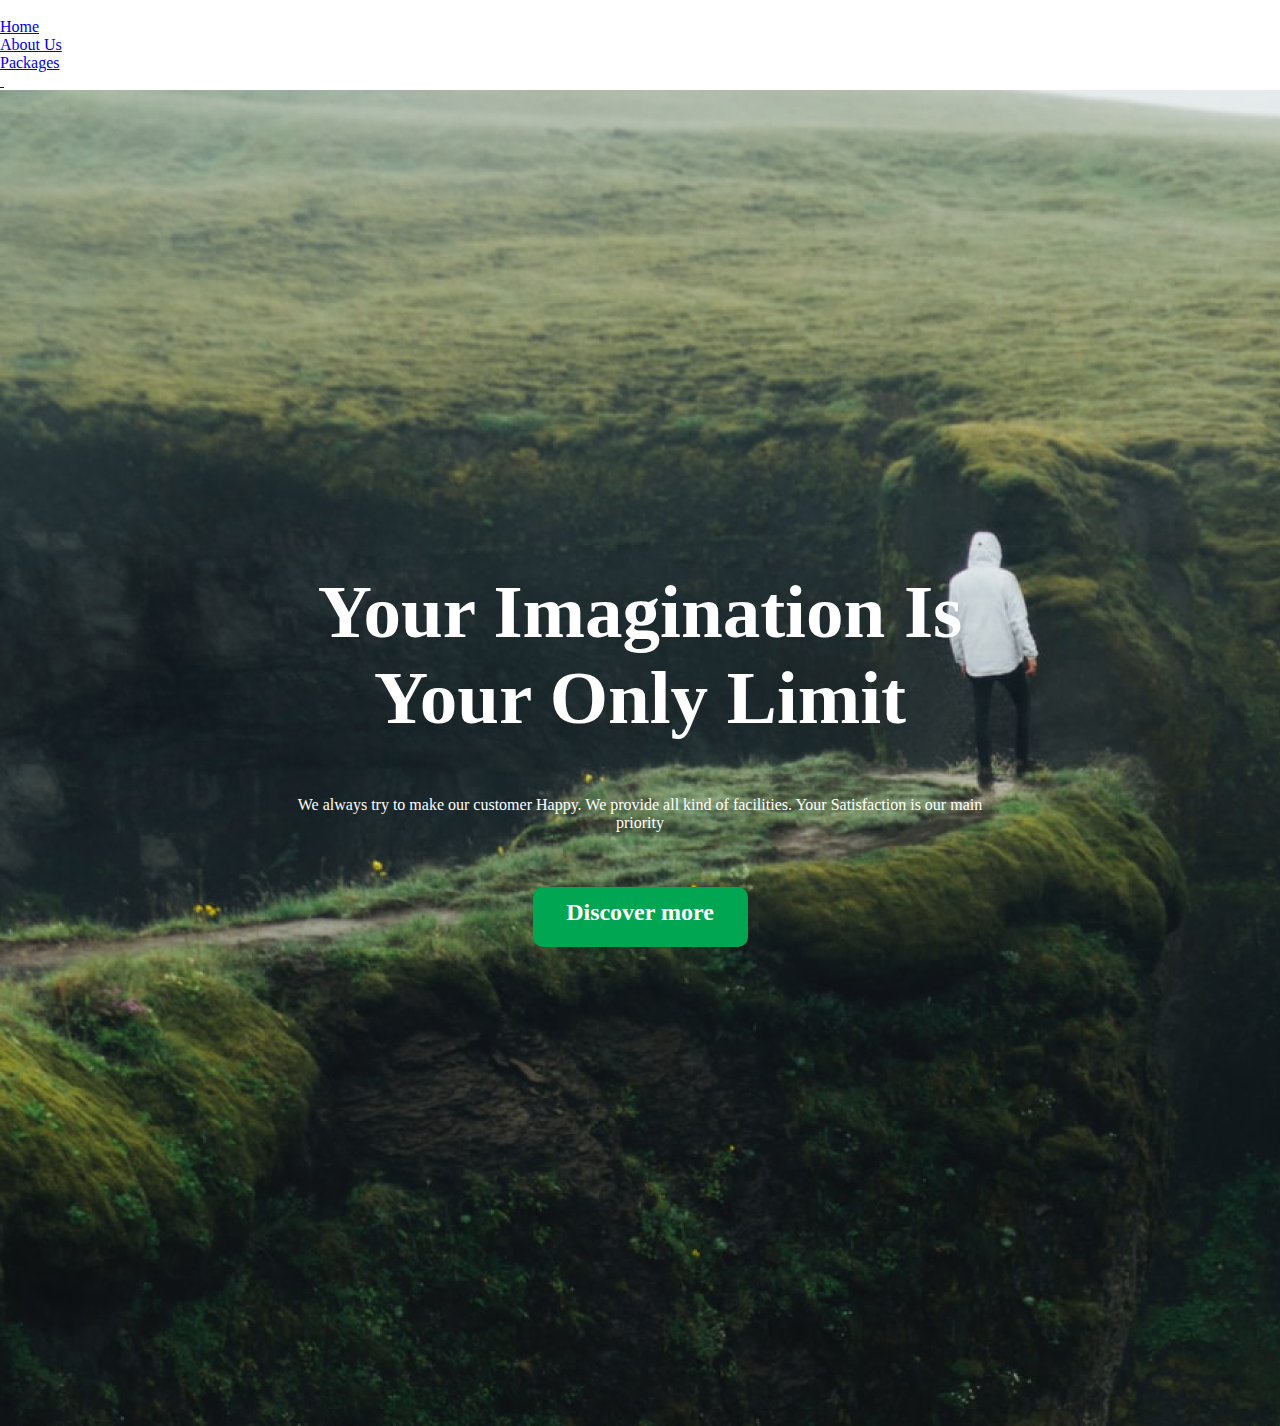
==== travel.html @ 32e05a3b "Hero" ====
<!DOCTYPE html>
<html lang="es-MX">
<head>
    <meta charset="UTF-8">
    <meta name="viewport" content="width=device-width, initial-scale=1.0">
    <link rel="stylesheet" href="css/travel.css">
    <title>Travel Segundo Parcial</title>
</head>


<body>
    <header>
        <div class="logo">
        <img src="" alt="">
        </div>
        <div class="menu">
            <ul>
                <li><a href="#">Home</a></li>
                <li><a href="#">About Us</a></li>
                <li><a href="#">Packages</a></li>
            </ul>
        </div>
        <div class="actions">
            <a href="#">
                <img src="" alt="">
            </a>
            <a href="#">
                <img src="" alt="">
            </a>
        </div>    
    </header>
    <div class="hero">
        <div class="hero_description">
            <h1>Your Imagination Is 
              Your Only Limit</h1>
            <p>We always try to make our customer Happy. We provide all kind of facilities.
                Your Satisfaction is our main priority</p>
            <a href="#" class="btn_green">Discover more</a>      
        </div>
    </div>    
</body>

</html>
---- css/travel.css ----
* {
    margin: 0;
    padding: 0;
    box-sizing: border-box;
}


.hero {
    width: 100%;
    height: 1336px;
background-image: url('../img/background-hero.jpg');
display: flex;
align-items: center;
justify-content: center;
}

.hero_description {
   width: 700px;
}

.hero_description h1 {
    color: #fff;
    font-size: 75px;
    font-weight: 900;
    text-align: center;
}

.hero_description p {
    color: #fff;
    font-size: 16px;
    text-align: center;
    margin: 55px auto;
}

.hero_description .btn_green {
    width: 215px;
    height: 60px;
    background: #00A651;
    border-radius: 10px;
    text-align: center;
    color: #fff;
    display: block;
    margin: auto;
    font-size: 24px;
    font-weight: 600;
    text-decoration: none;
    padding: 12px 0;
    transition: all 0.5s ease;
}

.hero_description .btn_green:hover {
    background: #fff;
    color: #00A651;
}
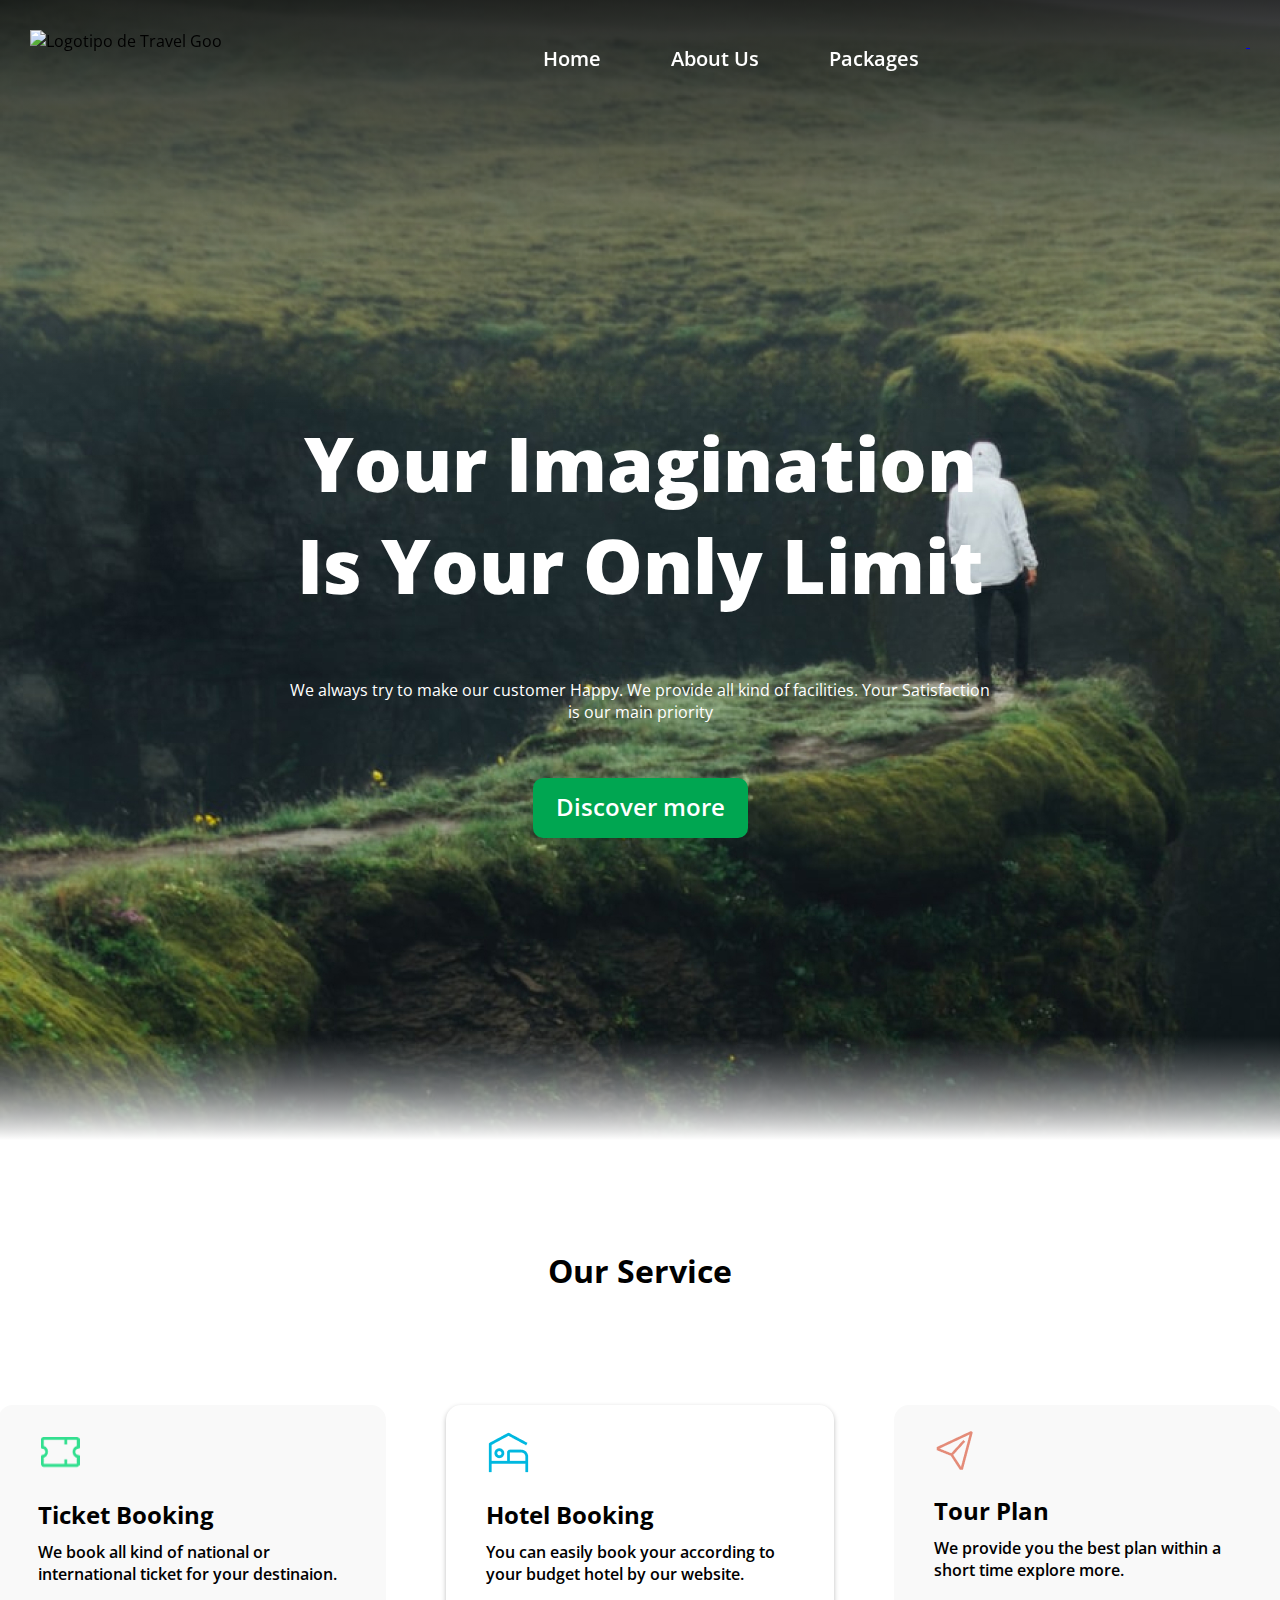
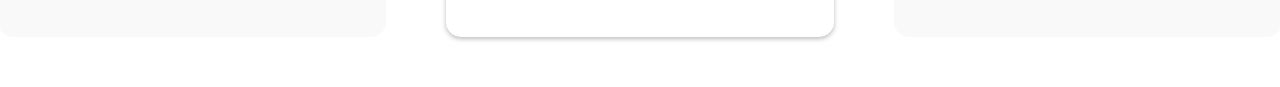
==== commit 5fe17f7a: "Maquetado Our Service" ====
--- a/travel.html
+++ b/travel.html
@@ -11,7 +11,7 @@
 <body>
     <header>
         <div class="logo">
-        <img src="" alt="">
+        <img src="img/logo.svg" alt="Logotipo de Travel Goo" />
         </div>
         <div class="menu">
             <ul>
@@ -22,14 +22,15 @@
         </div>
         <div class="actions">
             <a href="#">
-                <img src="" alt="">
+                <img src="img/favorite-icon.svg" alt="" />
             </a>
             <a href="#">
-                <img src="" alt="">
+                <img src="img/login-icon.svg" alt="" />
             </a>
         </div>    
     </header>
     <div class="hero">
+        <div class="hero_description_Vignete">
         <div class="hero_description">
             <h1>Your Imagination Is 
               Your Only Limit</h1>
@@ -37,8 +38,66 @@
                 Your Satisfaction is our main priority</p>
             <a href="#" class="btn_green">Discover more</a>      
         </div>
-    </div>    
+        </div>
+    </div>  
 </body>
 
+<body>
+    <div class="container">
+        <h1>Our Service</h1>
+        <div class="services">
+            <div class="service-box gray">
+                <div class="Espacios">
+                    <div>
+                        <img class="Ticket" src="img/Ticketotrave.png">
+                    </div>
+                    <div class="Text-o">
+                        <h4>
+                            <span>Ticket Booking</span>
+                        </h4>
+                        <div>
+                            <div class="leyendaChikita"> We book all kind of national or international
+                                ticket for your destinaion. 
+                            </div>
+                        </div>
+                    </div>
+                </div>
+            </div>
+            <div class="service-box white">
+                <div class="Espacios">
+                    <div>
+                        <img src="img/carbon_hotel.png">
+                    </div>
+                    <div class="Text-o">
+                        <h4>
+                            <span>Hotel Booking</span>
+                        </h4>
+                        <div>
+                            <div class="leyendaChikita"> You can easily book your according to your
+                                budget hotel by our website. 
+                            </div>
+                        </div>
+                    </div>
+                </div>
+            </div>
+            <div class="service-box gray">
+                <div class="Espacios">
+                    <div>
+                        <img src="img/cil_paper-plane.png">
+                    </div>
+                    <div class="Text-o">
+                        <h4>
+                            <span>Tour Plan</span>
+                        </h4>
+                        <div>
+                            <div class="leyendaChikita"> We provide you the best plan within a short
+                                time explore more. 
+                            </div>
+                        </div>
+                    </div>
+                </div>
+            </div>
+        </div>
+    </div>
+
 </html>
-
--- a/css/travel.css
+++ b/css/travel.css
@@ -1,17 +1,64 @@
+@import url('https://fonts.googleapis.com/css2?family=Open+Sans:ital,wght@0,300..800;1,300..800&display=swap');
+
 * {
     margin: 0;
     padding: 0;
     box-sizing: border-box;
 }
 
+body{
+    font-family: "Open Sans";
+}
+
+header {
+    width: 100%;
+    position: fixed;
+    display: flex;
+    justify-content: space-between;
+    padding: 30px;
+}
+
+.menu {
+    width: 382px;
+}
+
+.menu ul {
+    list-style: none;
+    display: flex;
+    gap: 70px;
+}
+
+.menu a {
+    color: #fff;
+    font-weight: 600;
+    text-decoration: none;
+    font-size: 20px;
+    transition: all 0.5s ease;
+    display: block;
+    padding: 15px 0;
+}
+
+.menu a:hover {
+    color: #f0f0f0;
+    transform: scale(1.1);
+}
 
 .hero {
     width: 100%;
-    height: 1336px;
-background-image: url('../img/background-hero.jpg');
-display: flex;
-align-items: center;
-justify-content: center;
+    height: 1177px;
+    background-image: url('../img/background-hero.jpg');
+    display: flex;
+    align-items: center;
+    justify-content: center;
+}
+
+.hero_description_Vignete {
+    width: 100%;
+    height: 1177px;
+    background-image: url('../img/Rectangle 3.svg');
+    display: flex;
+    align-items: center;
+    justify-content: center;
 }
 
 .hero_description {
@@ -53,3 +100,58 @@
     color: #00A651;
 }
 
+.container {
+    text-align: center;
+}
+
+h1 {
+    font-size: 2em;
+    margin-top: 72px;
+    margin-bottom: 63px;
+}
+
+.services {
+    display: flex;
+    justify-content: center;
+}
+
+.service-box {
+    font-weight: 600;
+    font-size: 24px;
+    width: 416px;
+    height: 232px;
+    display: flex;
+    margin: 50px 30px;
+    padding: 15px 30px 30px 30px;
+    border-radius: 15px;
+    gap: 20px;
+}
+
+.gray {
+    background-color: #F9F9F9;
+}
+
+.white {
+    background-color: #ffffff;
+    box-shadow: 0 2px 5px rgba(0, 0, 0, 0.263);
+}
+
+.Espacios {
+    display: flex;
+    flex-direction: column;
+    row-gap: 16px;
+    text-align: left;
+    text-size-adjust: 50%;
+    padding: 3%;
+}
+
+
+.leyendaChikita {
+    display: flex;
+    flex-direction: column;
+    row-gap: 16px;
+    width: 328px;
+    height: 44px;
+    font-size: 16px;
+    margin: 10px auto;
+}
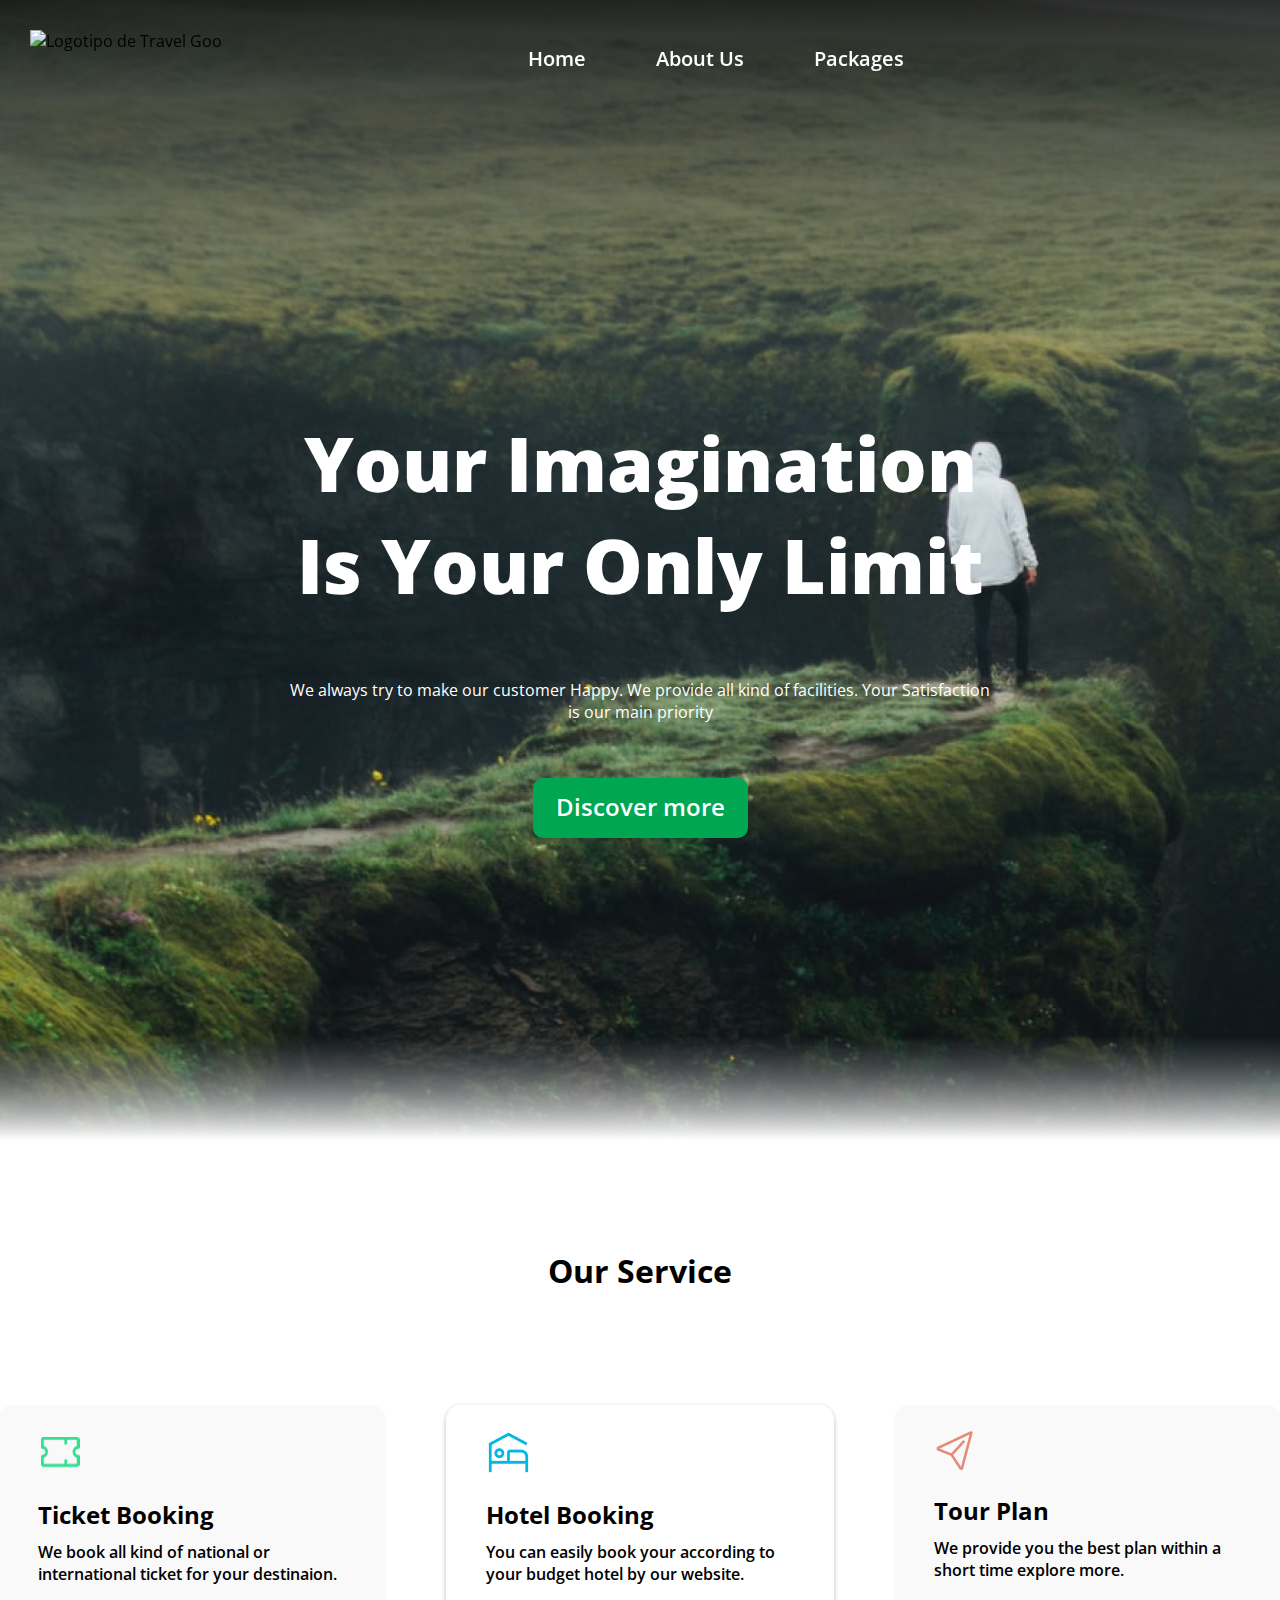
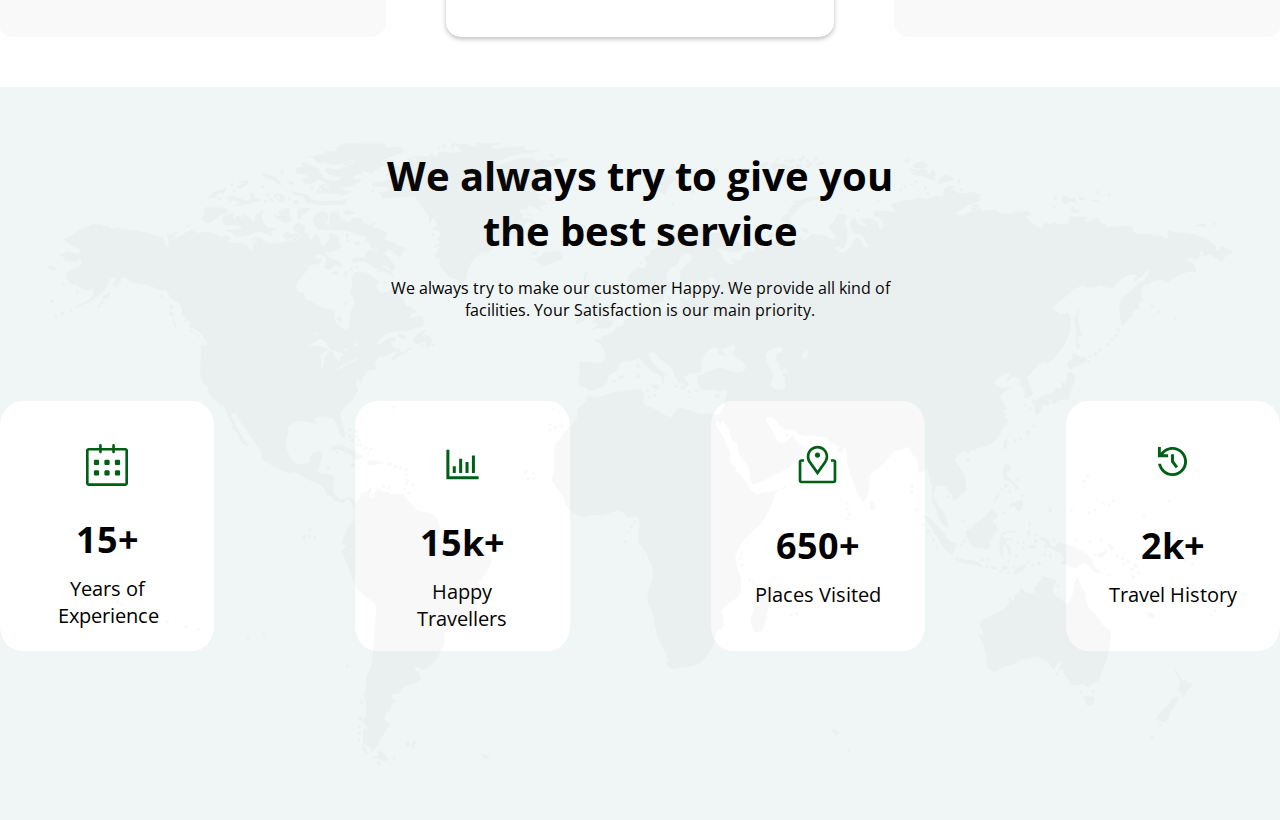
==== commit 7334711b: "maquetado best service" ====
--- a/travel.html
+++ b/travel.html
@@ -40,9 +40,7 @@
         </div>
         </div>
     </div>  
-</body>
 
-<body>
     <div class="container">
         <h1>Our Service</h1>
         <div class="services">
@@ -99,5 +97,37 @@
             </div>
         </div>
     </div>
-
+    <div class="service_section">
+        <img src="img/mapa_mundi.svg" alt="" class="map_background_best_service"> 
+        <div class="service">
+            <div class="service_description">
+                <h2>We always try to give you the best service</h2>
+                <p>We always try to make our customer Happy. We provide all kind of
+                    facilities. Your Satisfaction is our main priority.</p>
+            </div>
+        </div>
+        <div class="service_information">
+            <div class="calendar">
+                <img src="img/calendar_icon.svg" alt="">
+                <h2>15+</h2>
+                <p>Years of Experience</p>
+            </div>
+            <div class="stadistics">
+                <img src="img/stadistics_icon.svg" alt="">
+                <h2>15k+</h2>
+                <p>Happy Travellers</p>
+            </div>
+            <div class="maps">
+                <img src="img/map_icon.svg" alt="">
+                <h2>650+</h2>
+                <p>Places Visited</p>
+            </div>
+            <div class="historys">
+                <img src="img/history_icon.svg" alt="">
+                <h2>2k+</h2>
+                <p>Travel History</p>
+            </div>
+            </div>
+        </div> 
+</body>
 </html>
--- a/css/travel.css
+++ b/css/travel.css
@@ -1,15 +1,14 @@
 @import url('https://fonts.googleapis.com/css2?family=Open+Sans:ital,wght@0,300..800;1,300..800&display=swap');
-
 * {
     margin: 0;
     padding: 0;
     box-sizing: border-box;
 }
 
-body{
-    font-family: "Open Sans";
-}
-
+body {
+    font-family: "Open Sans", sans-serif;
+  }
+  
 header {
     width: 100%;
     position: fixed;
@@ -100,6 +99,12 @@
     color: #00A651;
 }
 
+.actions {
+    display: flex;
+    align-items: center;
+    gap: 34px;
+  }
+  
 .container {
     text-align: center;
 }
@@ -155,3 +160,165 @@
     font-size: 16px;
     margin: 10px auto;
 }
+.service_section {
+    background: rgba(0, 88, 84, 0.06);
+    height: 733px;
+    position: relative;
+
+}
+
+.map_background_best_service{
+    position: absolute;
+    top: 50%;
+    left: 50%;
+    transform: translate(-50%, -50%);
+}
+
+.service {
+    display: flex;
+    align-items: center;
+    justify-content: center;
+}
+.service_description {
+    padding: 61px 0;
+    width: 518px;
+
+}
+.service_description h2 {
+    font-weight: 700;
+    font-size: 40px;
+    text-align: center;
+}
+.service_description p {
+    font-size: 16px;
+    text-align: center;
+    margin: 19px auto;
+}
+
+.service_information {
+display: flex;
+align-items: center;
+justify-content: center;
+gap: 141px;
+}
+
+.calendar {
+    width: 250px;
+    height: 250px;
+    display: block;
+    background: #ffff;
+    border-radius: 10%;
+    display: flex;
+    align-items: center;
+    flex-direction: column;
+}
+
+.stadistics{
+    width: 250px;
+    height: 250px;
+    display: block;
+    background: #ffff;
+    border-radius: 10%;
+    display: flex;
+    align-items: center;
+    flex-direction: column;
+   
+}
+
+.historys{
+    width: 250px;
+    height: 250px;
+    display: block;
+    background: #ffff;
+    border-radius: 10%;
+    display: flex;
+    align-items: center;
+    flex-direction: column;
+
+}
+
+.maps {
+    width: 250px;
+    height: 250px;
+    display: block;
+    background: #ffff;
+    border-radius: 10%;
+    display: flex;
+    align-items: center;
+    flex-direction: column;
+}
+
+.calendar img {
+    margin: 43px 0 29px 0;
+}
+
+.stadistics img {
+    margin: 42px 0 32px 0;
+}
+
+.maps img {
+    margin: 42px 0 35px 0;
+}
+
+.historys img {
+    margin: 43px 0 42px 0;
+}
+
+.calendar h2 {
+    font-size: 36px ;
+    width: 76px;
+    height: 60px;
+    font-weight: 700;
+    text-align: center;
+}
+
+.stadistics h2 {
+    font-size: 36px ;
+    width: 88px;
+    height: 60px;
+    font-weight: 700;
+    text-align: center;
+}
+
+.maps h2 {
+    font-size: 36px ;
+    width: 102px;
+    height: 60px;
+    font-weight: 700;
+    text-align: center;
+}
+
+.historys h2 {
+    font-size: 36px ;
+    width: 76px;
+    height: 60px;
+    font-weight: 700;
+    text-align: center;
+}
+
+.calendar p {
+    font-size: 20px;
+    width: 99px;
+    height: 54px;
+    text-align: center;
+}
+
+.stadistics p {
+    font-size: 20px;
+    width: 91px;
+    height: 54px;
+    text-align: center;
+}
+
+.maps p {
+    font-size: 20px;
+    width: 126px;
+    height: 27px;
+    text-align: center;
+}
+.historys p {
+    font-size: 20px;
+    width: 129px;
+    height: 27;
+    text-align: center;
+}
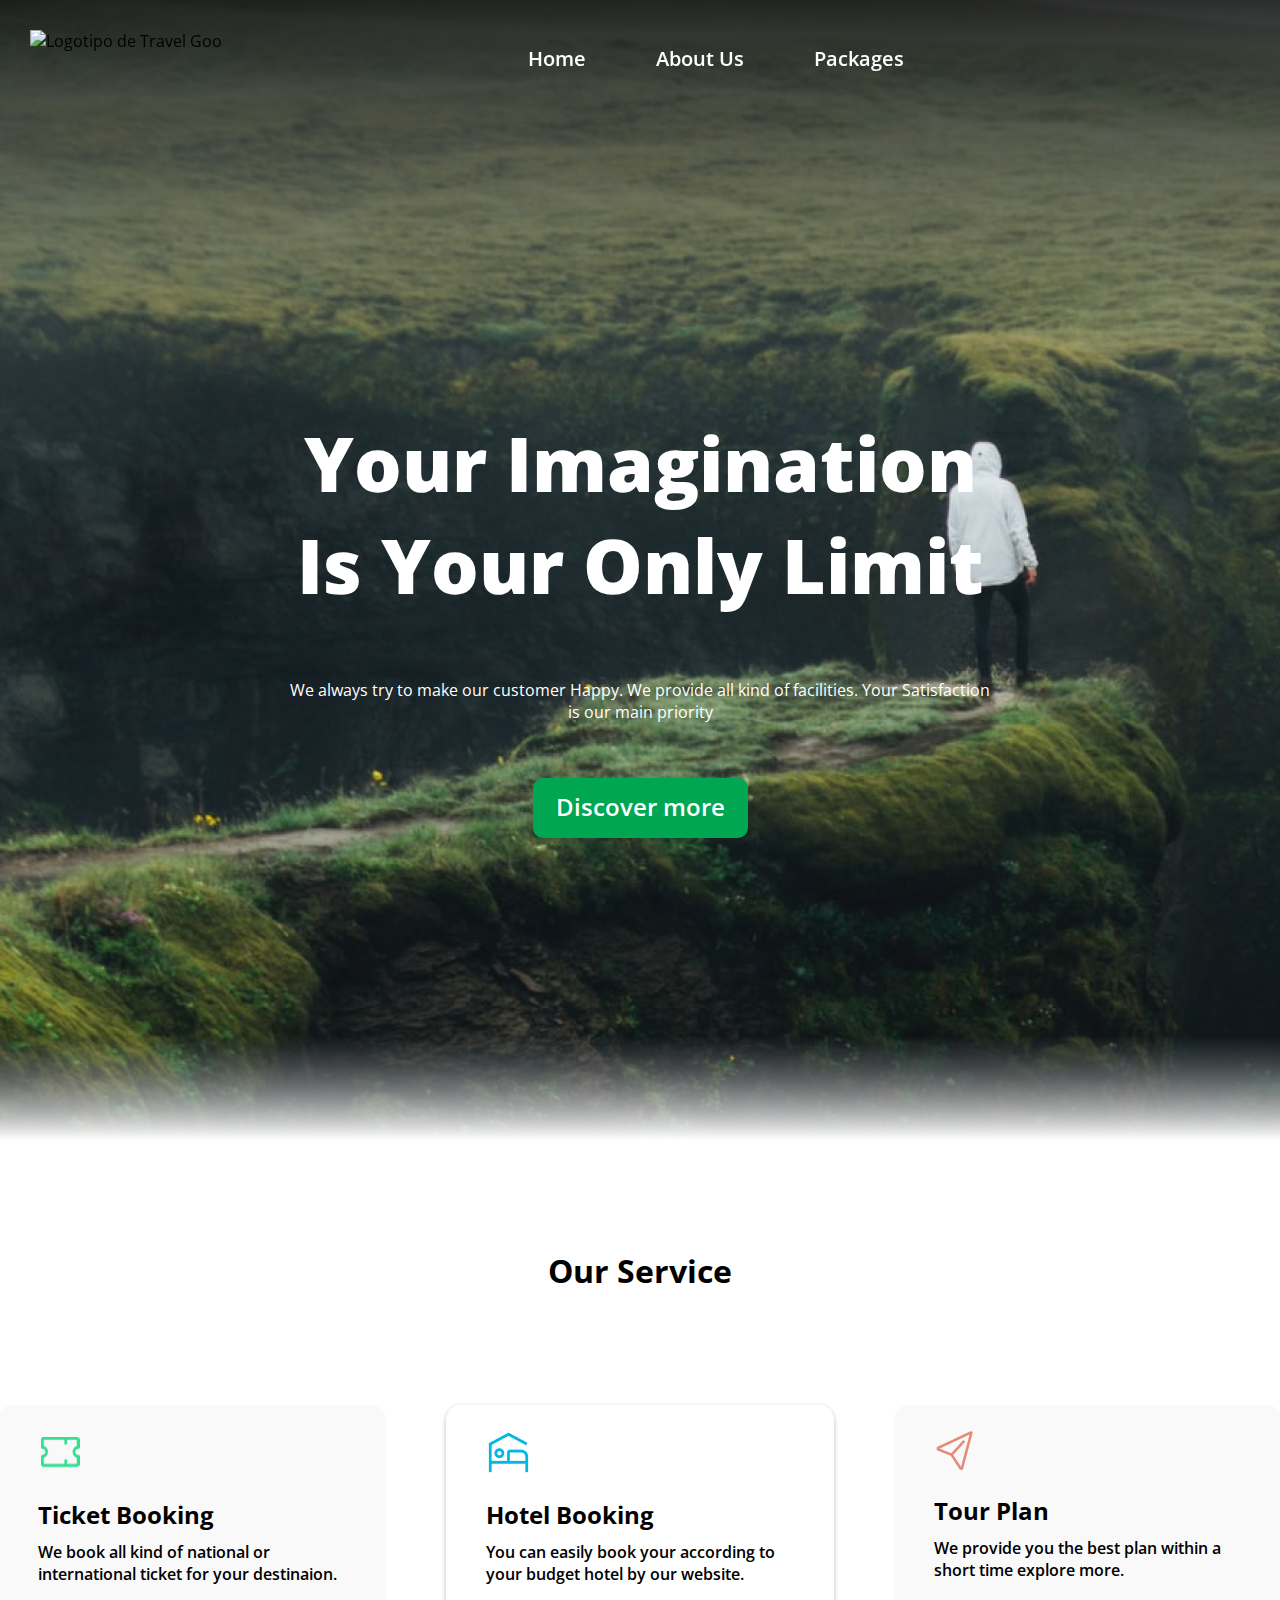
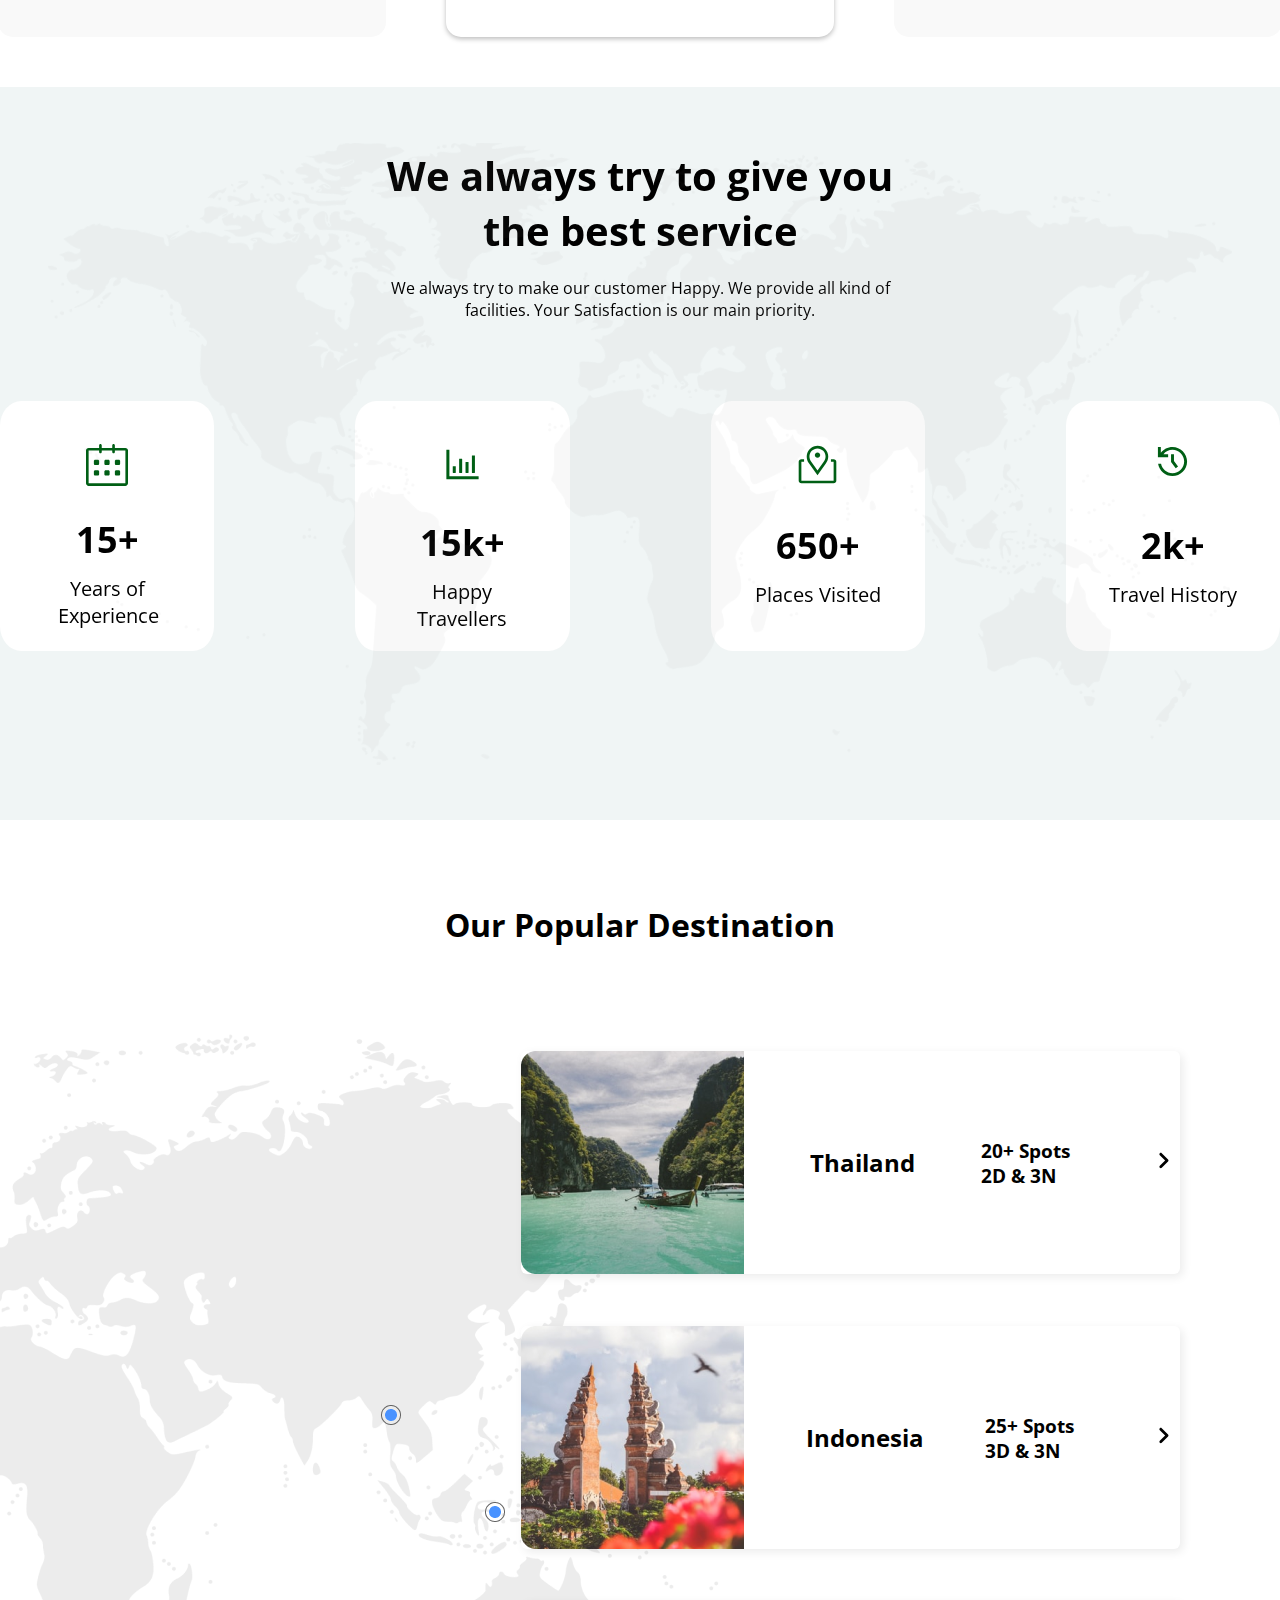
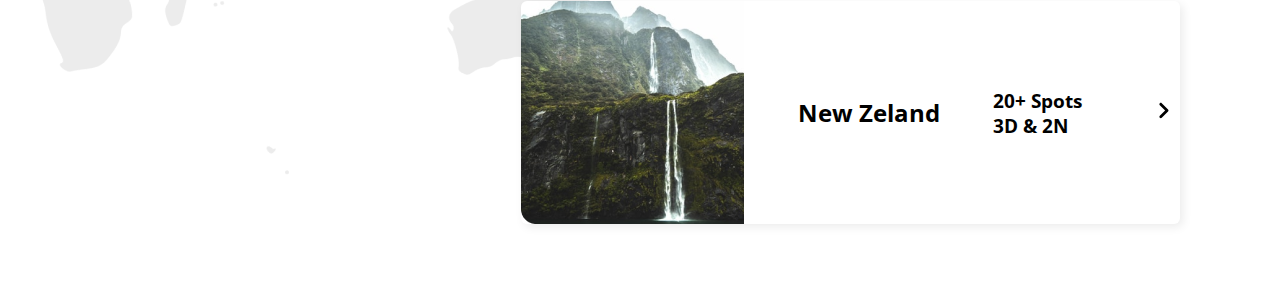
==== commit a0669eb2: "maquetado de popular destination" ====
--- a/travel.html
+++ b/travel.html
@@ -40,7 +40,6 @@
         </div>
         </div>
     </div>  
-
     <div class="container">
         <h1>Our Service</h1>
         <div class="services">
@@ -129,5 +128,36 @@
             </div>
             </div>
         </div> 
+        <div class="popular">
+            <center>
+            <h1>Our Popular Destination</h1>
+            </center>
+            <div class="cajita">
+                <div>
+                    <img src="img/thailand.png" alt="img" width="223" height="223">
+                    <h2>Thailand</h2>
+                    <h3 class="desc"> 20+ Spots 2D & 3N</h3>
+                    <a href="#" class="gothailand">
+                    <img src="img/go-click.svg" alt="">
+                    </a>
+                </div>
+                <div>
+                    <img src="img/indonesia.png" alt="" width="223" height="223">
+                    <h2>Indonesia</h2>
+                    <h3 class="desc"> 25+ Spots 3D & 3N</h3>
+                    <a href="#" class="goindonesia">
+                    <img src="img/go-click.svg" alt="" >
+                    </a>
+                </div>
+                <div>
+                    <img src="img/new.png" alt="" width="223" height="223">
+                    <h2>New Zeland</h2>
+                    <h3 class="desc"> 20+ Spots 3D & 2N</h3>    
+                    <a href="#" class="gonew">
+                    <img src="img/go-click.svg" alt="">
+                    </a>
+                </div>
+        </div>
+        </div>        
 </body>
 </html>
--- a/css/travel.css
+++ b/css/travel.css
@@ -322,3 +322,70 @@
     height: 27;
     text-align: center;
 }
+
+.popular{
+    background-color: #fff ;
+    background-image: url(../img/popular-map.png);
+    background-repeat: no-repeat;
+    background-position: left;
+    height: 1004px;
+    margin-top: 83px;
+}
+
+.cajita{
+    flex-direction: column;
+    display: flex ; 
+    align-items: end;    
+    margin-right: 100px;
+}
+
+.cajita div{
+    background-color: #fff;
+    display: flex;
+    justify-content: space-between;
+    border-radius: 6px;
+    width: 659px;
+   align-items: center;
+    box-shadow: 3px 3px 10px 0px #00000014;
+    margin-top: 42px;
+    margin-bottom: 10px;
+}
+
+.desc{
+    flex-wrap: wrap;
+    width: 100px;
+}
+
+.gothailand{
+    transition: all 0.5s ease;
+}
+
+.gothailand:hover {
+   transform: scale(2.2);
+}
+
+.indonesia h3{
+    flex-wrap: wrap;
+    width: 100px;
+}
+
+.goindonesia{
+    transition: all 0.5s ease;
+}
+
+.goindonesia:hover {
+   transform: scale(2.2);
+}
+
+.newzeland h3{
+    flex-wrap: wrap;
+    width: 100px;
+}
+
+.gonew{
+    transition: all 0.5s ease;
+}
+
+.gonew:hover{
+   transform: scale(2.2);
+}
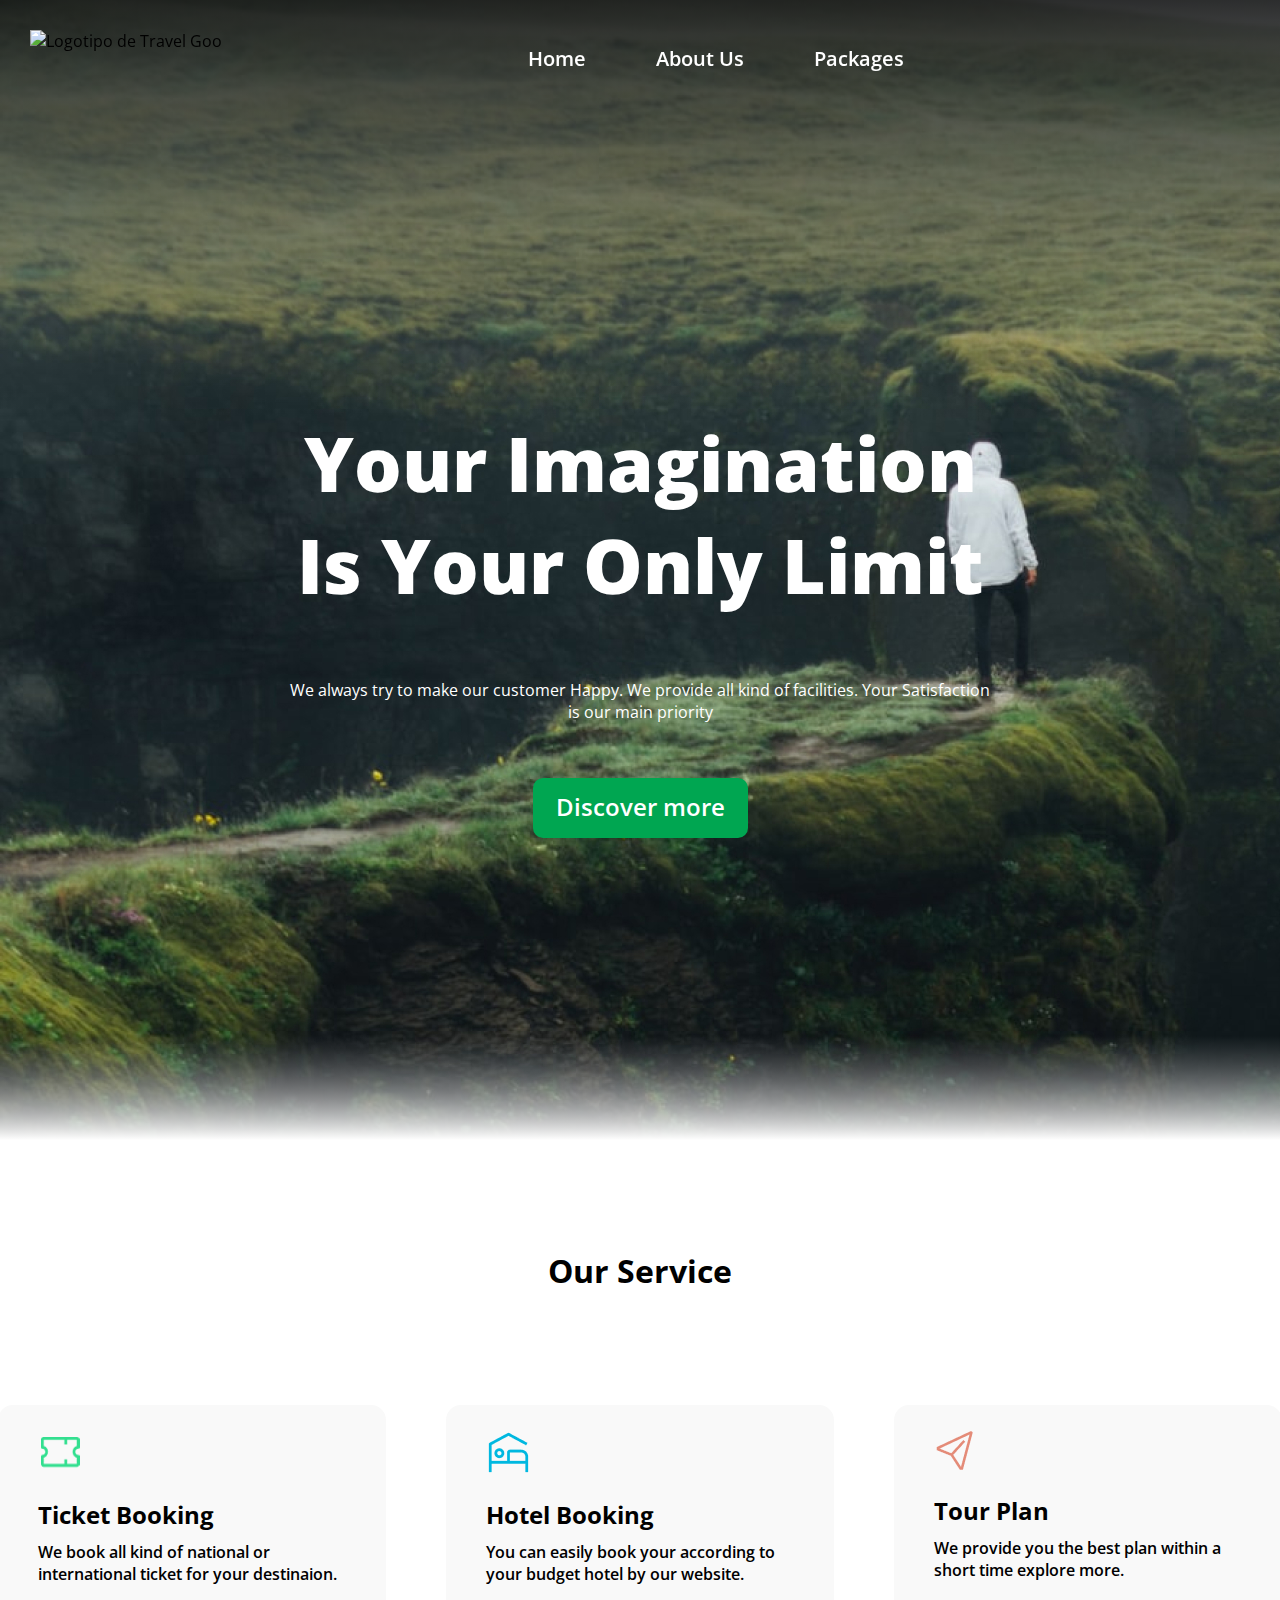
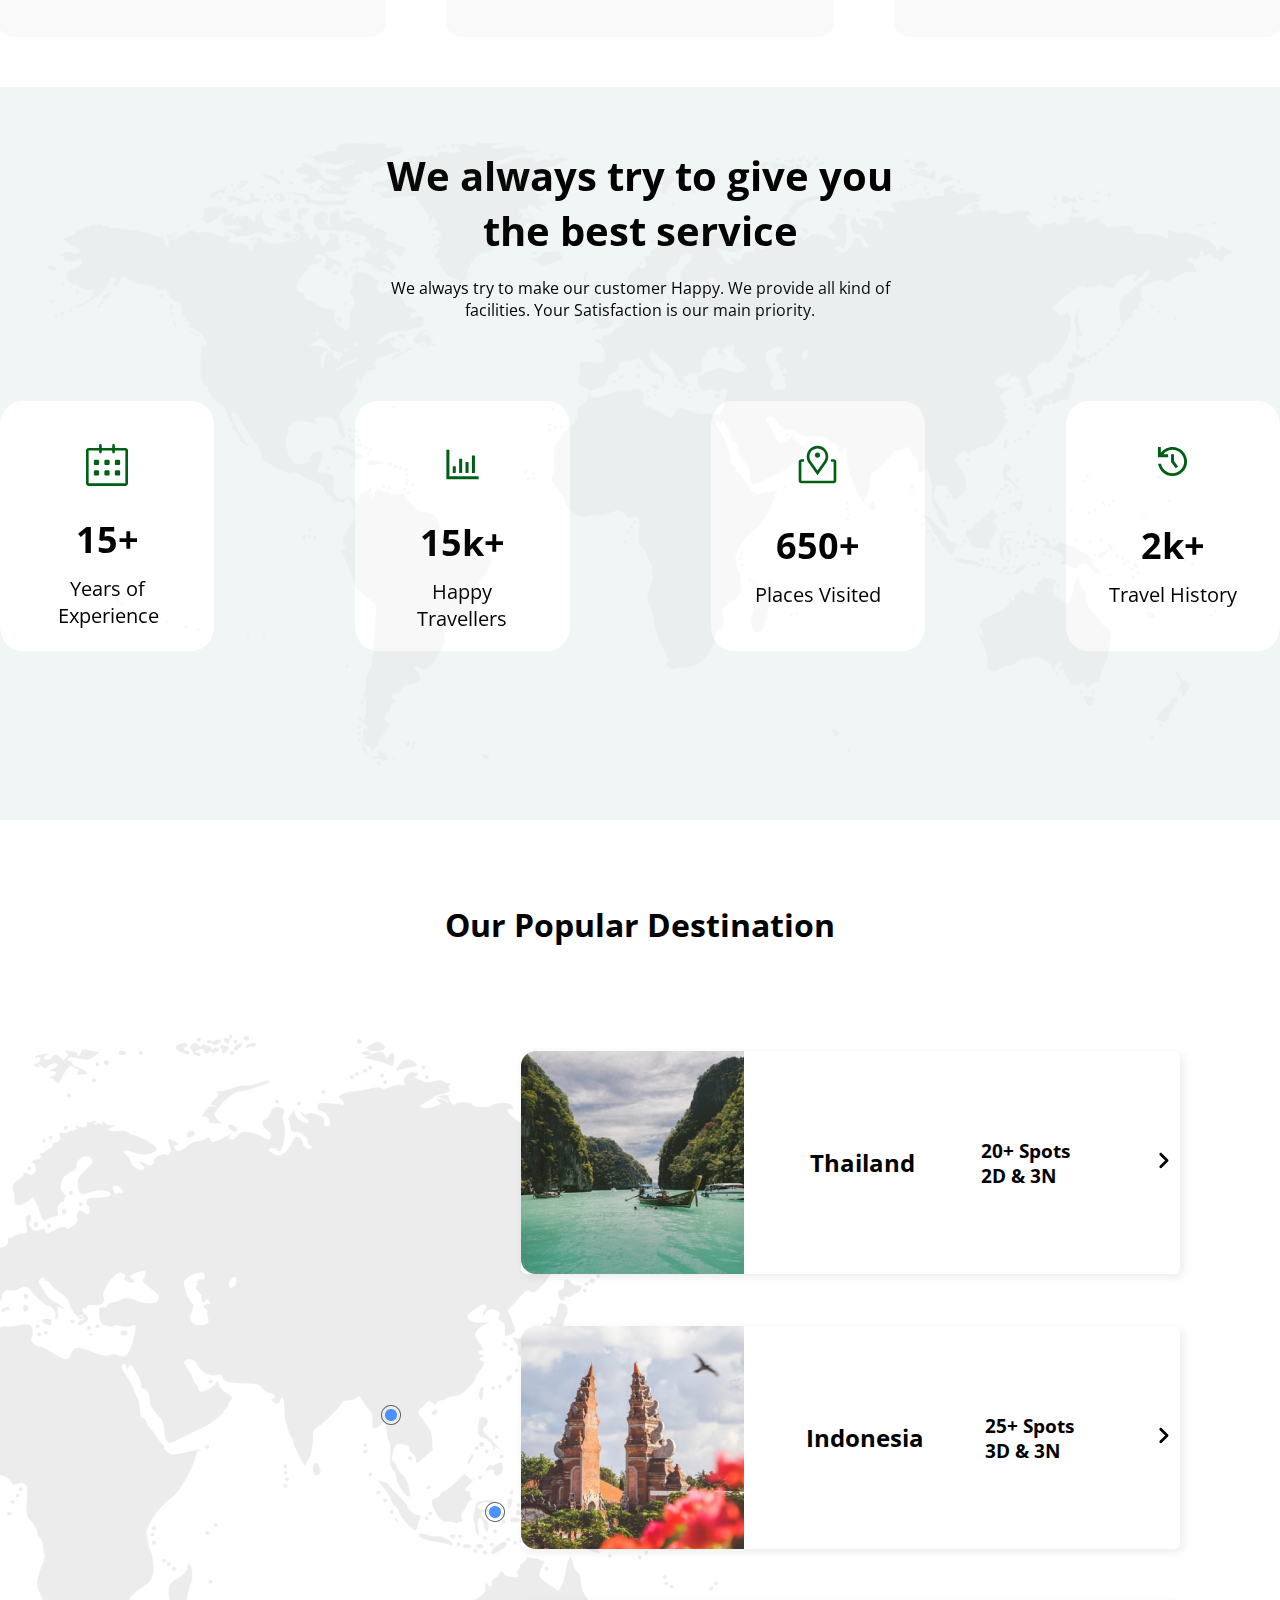
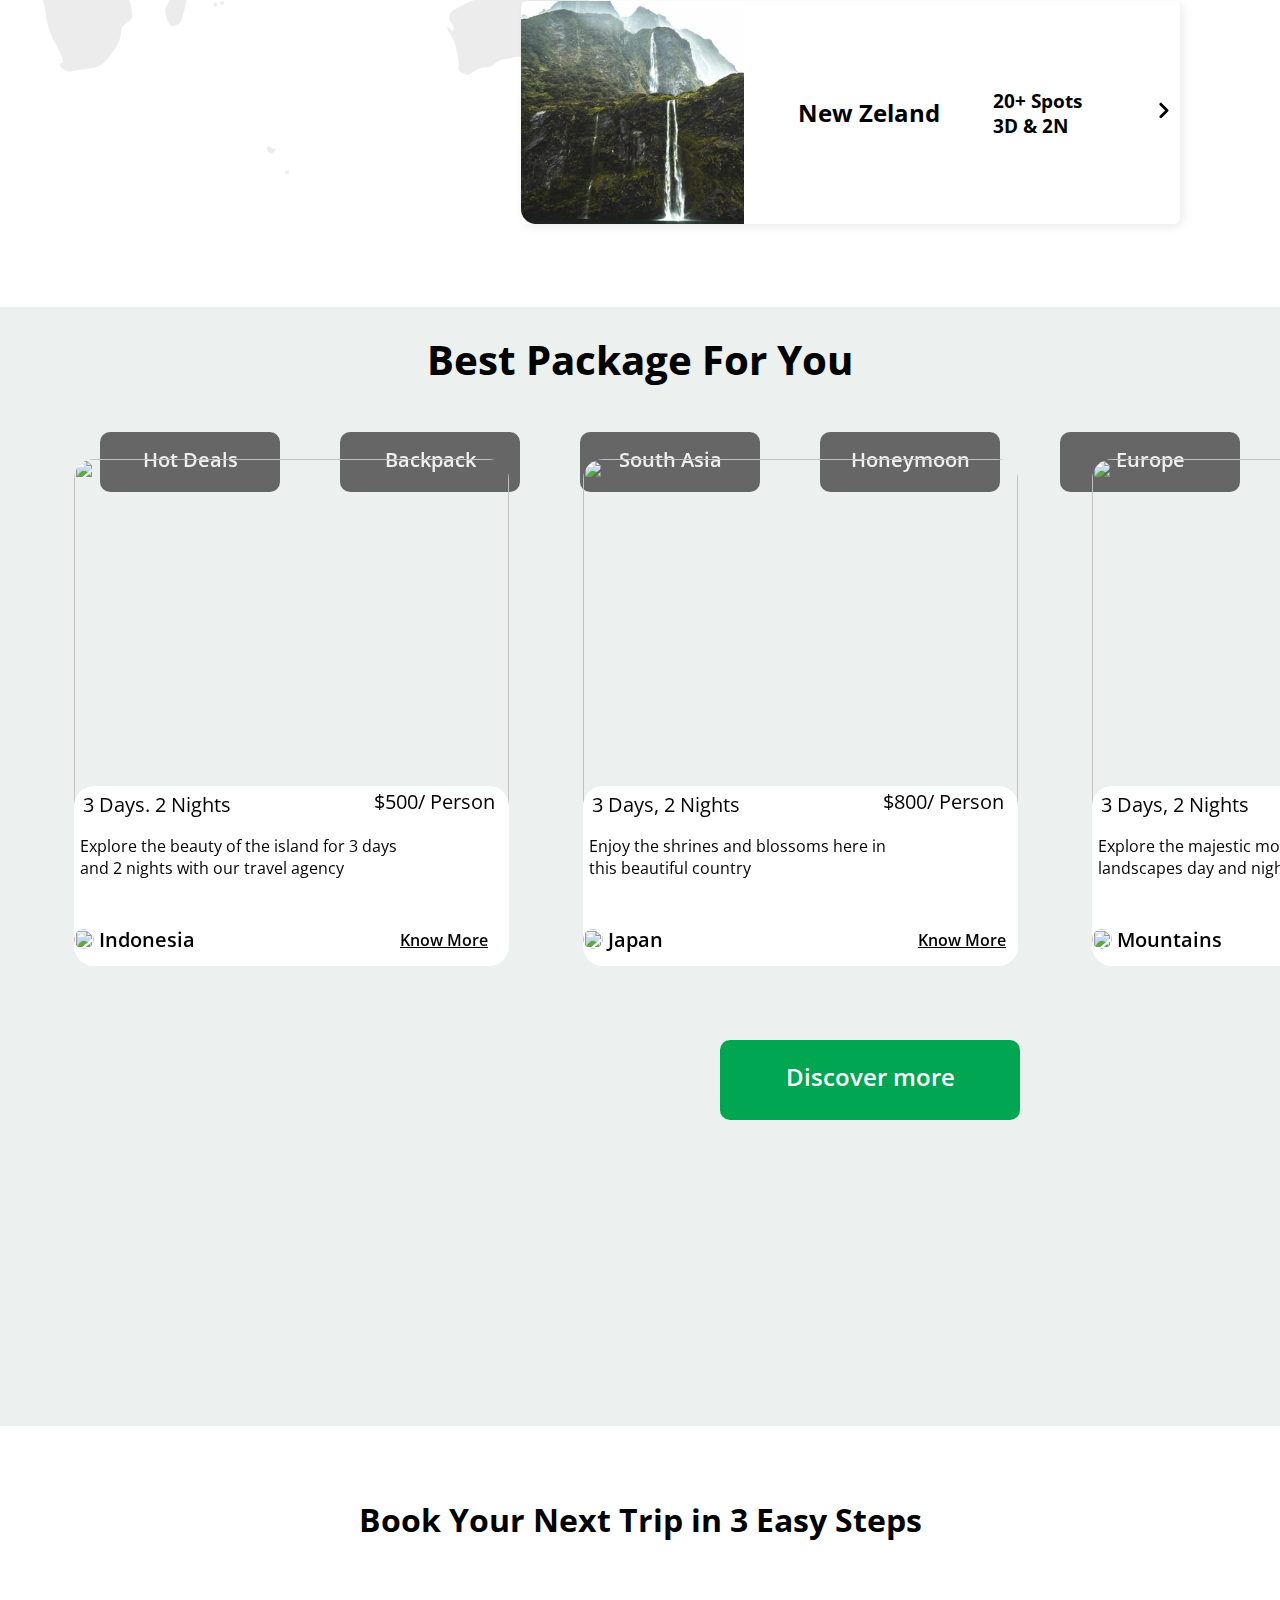
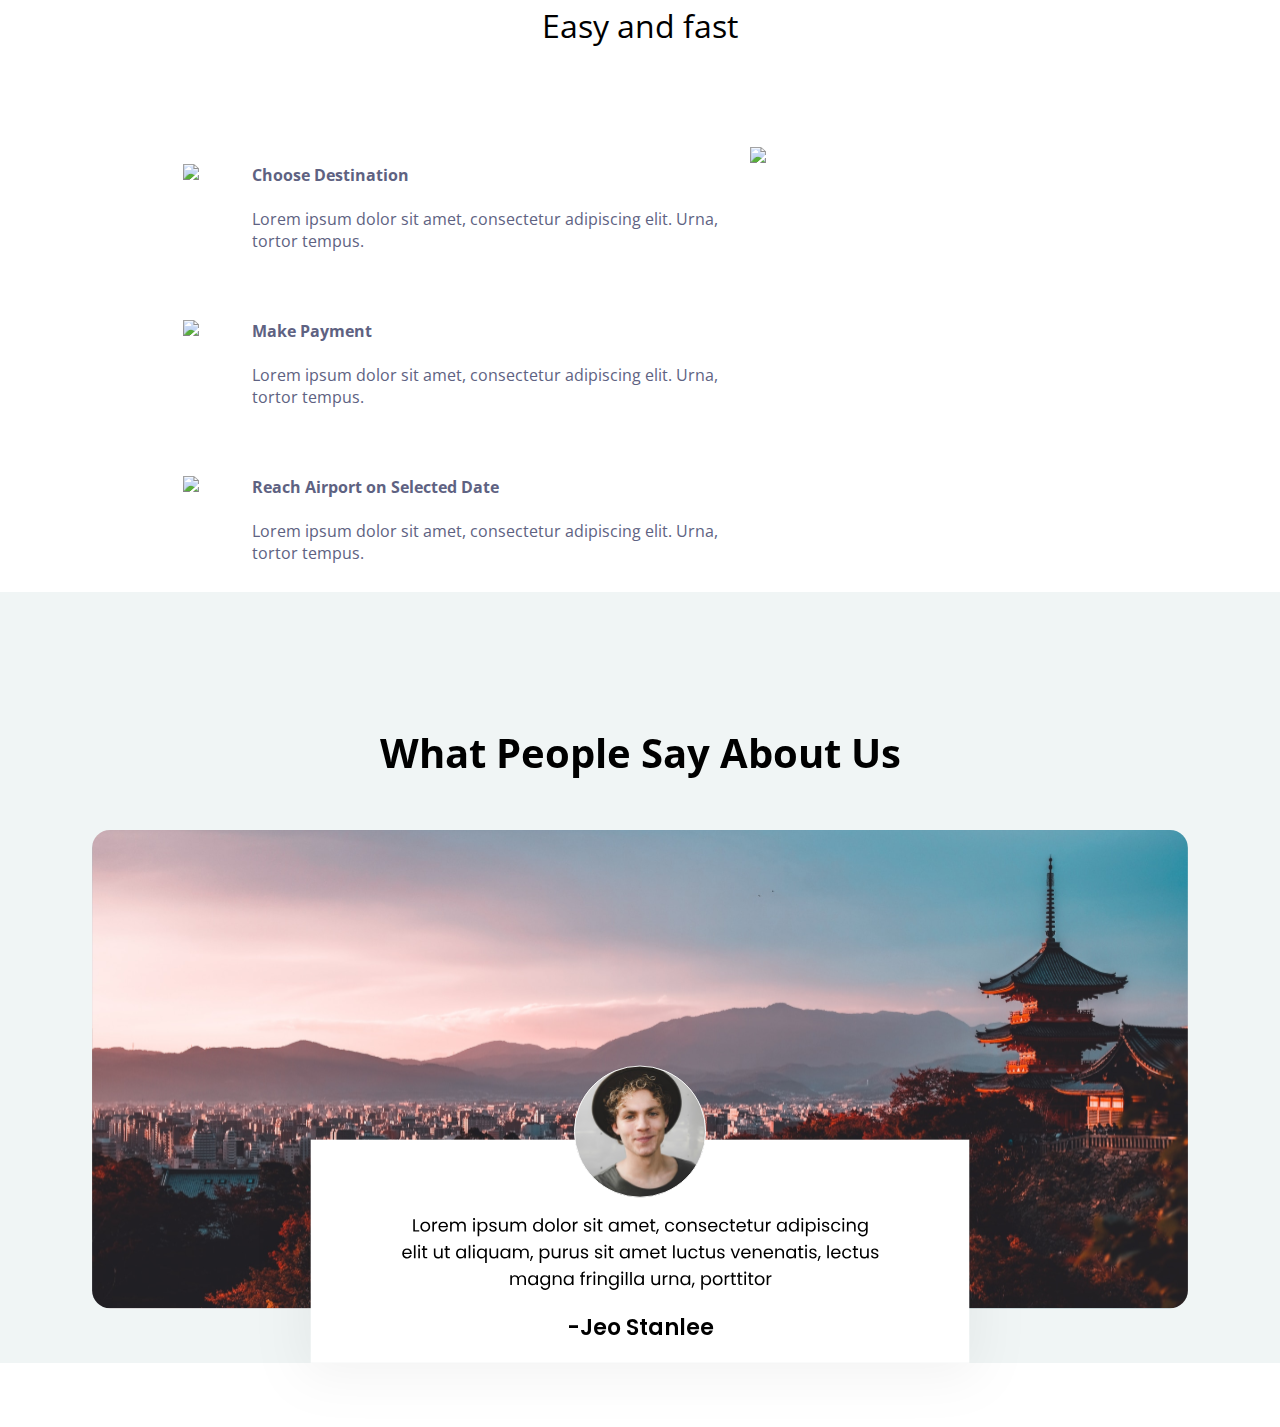
==== commit 9f848f8a: "maquetado people say" ====
--- a/travel.html
+++ b/travel.html
@@ -39,11 +39,12 @@
             <a href="#" class="btn_green">Discover more</a>      
         </div>
         </div>
-    </div>  
+    </div>
+    
     <div class="container">
         <h1>Our Service</h1>
         <div class="services">
-            <div class="service-box gray">
+            <div class="service-box">
                 <div class="Espacios">
                     <div>
                         <img class="Ticket" src="img/Ticketotrave.png">
@@ -60,7 +61,7 @@
                     </div>
                 </div>
             </div>
-            <div class="service-box white">
+            <div class="service-box">
                 <div class="Espacios">
                     <div>
                         <img src="img/carbon_hotel.png">
@@ -77,7 +78,7 @@
                     </div>
                 </div>
             </div>
-            <div class="service-box gray">
+            <div class="service-box">
                 <div class="Espacios">
                     <div>
                         <img src="img/cil_paper-plane.png">
@@ -126,9 +127,10 @@
                 <h2>2k+</h2>
                 <p>Travel History</p>
             </div>
-            </div>
-        </div> 
-        <div class="popular">
+        </div>
+    </div> 
+    
+    <div class="popular">
             <center>
             <h1>Our Popular Destination</h1>
             </center>
@@ -157,7 +159,123 @@
                     <img src="img/go-click.svg" alt="">
                     </a>
                 </div>
-        </div>
-        </div>        
+            </div>
+    </div>
+
+    <div class="Packages">
+        <h1>Best Package For You</h1>
+        
+        <div class="Bottoms">     
+            <a href="#" class="btn_gray">Hot Deals</a>
+            <a href="#" class="btn_gray">Backpack</a>
+            <a href="#" class="btn_gray">South Asia</a>
+            <a href="#" class="btn_gray">Honeymoon</a>
+            <a href="#" class="btn_gray">Europe</a>
+            <a href="#" class="btn_gray">More</a>
+        </div>
+        
+        <div class="Container">
+
+            <div class="Places">
+                <img src="/img/isla.jpg" alt="">
+                <div class="white_container">
+                    <h1>3 Days. 2 Nights</h1>
+                    <h2>$500/ Person</h2>
+                    <p>Explore the beauty of the island for 3 days<br> and 2 nights with our travel agency</p>
+                    <div class="Text">
+                        <img src="/img/location_mark.svg" alt="">
+                        <h3>Indonesia</h3>
+                        <h4><a href="#">Know More</a></h4>
+                    </div>
+                </div>
+            </div>
+            
+            <div class="Places">
+                <img src="/img/japan.jpg" alt="">
+                <div class="white_container">
+                    <h1>3 Days, 2 Nights</h1>
+                    <h2>$800/ Person</h2>
+                    <p>Enjoy the shrines and blossoms here in<br> this beautiful country</p>
+                    <div class="Text">
+                        <img src="/img/location_mark.svg" alt="">
+                        <h3>Japan</h3>
+                        <h5><a href="#" class="Know_More">Know More</a></h5>
+                    </div>
+                </div>
+            </div>
+            <div class="Places">
+                <img src="/img/mountains.jpg" alt="">
+                <div class="white_container">
+                    <h1>3 Days, 2 Nights</h1>
+                    <h2>$600/ Person</h2>
+                    <p>Explore the majestic mountains and<br> landscapes day and night</p>
+                    <div class="Text">
+                        <img src="/img/location_mark.svg" alt="">
+                        <h3>Mountains</h3>
+                        <h4><a href="#">Know More</a></h4>
+                    </div>
+                </div>
+            </div>              
+        </div>
+        <div class="Bottoms">
+            <a href="#" class="btn_green3">Discover more</a>
+        </div>
+    </div>
+    <div class="prisionparacajas">
+        <div class="Ventajas_signo_de_interrogacion">
+            <h1>Book Your Next Trip in 3 Easy Steps</h1>
+            <p>Easy and fast</p>
+            <div class="OtraClaseNoma">
+                <div class="Destination">
+                    <div class="contenido_chistoso">
+                        <div class="imagengege">
+                            <img src="img/GroupBook1.png" />
+                        </div>
+                        <div style="margin-left: 25px;">                    
+                            <p style="justify-content: right;"><h2>Choose Destination</h2><br>
+                            Lorem ipsum dolor sit amet, consectetur 
+                            adipiscing elit. Urna, tortor tempus.</p>
+                        </div>
+                    </div>
+                    <div class="contenido_chistoso">
+                        <div class="imagengege">
+                            <img src="img/GroupBook2.png" />
+                        </div>
+                        <div style="margin-left: 25px;">                    
+                            <p style="justify-content: right;"><h2>Make Payment</h2><br>
+                            Lorem ipsum dolor sit amet, consectetur 
+                            adipiscing elit. Urna, tortor tempus.</p>
+                        </div>
+                    </div>
+                    <div class="contenido_chistoso">
+                        <div class="imagengege">
+                            <img src="img/GroupBook3.png" />
+                        </div>
+                        <div style="margin-left: 25px;">                    
+                            <p style="justify-content: right;"><h2>Reach Airport on Selected Date</h2><br>
+                            Lorem ipsum dolor sit amet, consectetur 
+                            adipiscing elit. Urna, tortor tempus.</p>
+                        </div>
+                    </div>
+                </div>
+                <div class="LaDoña">
+                    <img src="img/UnaDoñaFelizOAlgoAsi.png" style="margin-left: 10%;"/>
+                </div>
+            </div>
+        </div>    
+    </div>
+    <div class="people_say_section">
+        <div class="people_say">
+            <div class="people_say_description">
+                <h2>What People Say About Us</h2>
+            </div>
+            <div class="people_say_opinions">
+                <div class="people_say_image_slider">
+                    <p>-Jeo Stanlee</p>
+                    <img src="img/people_opinions.svg" alt="">
+                </div>
+            </div>
+        </div>
+    </div>
 </body>
 </html>
--- a/css/travel.css
+++ b/css/travel.css
@@ -1,4 +1,5 @@
 @import url('https://fonts.googleapis.com/css2?family=Open+Sans:ital,wght@0,300..800;1,300..800&display=swap');
+@import url('https://fonts.googleapis.com/css2?family=Open+Sans:ital,wght@0,300..800;1,300..800&family=Poppins:ital,wght@0,100;0,200;0,300;0,400;0,500;0,600;0,700;0,800;0,900;1,100;1,200;1,300;1,400;1,500;1,600;1,700;1,800;1,900&display=swap');
 * {
     margin: 0;
     padding: 0;
@@ -130,13 +131,11 @@
     padding: 15px 30px 30px 30px;
     border-radius: 15px;
     gap: 20px;
-}
-
-.gray {
     background-color: #F9F9F9;
-}
-
-.white {
+    transition: all 0.5s ease;
+}
+
+.service-box:hover {
     background-color: #ffffff;
     box-shadow: 0 2px 5px rgba(0, 0, 0, 0.263);
 }
@@ -389,3 +388,278 @@
 .gonew:hover{
    transform: scale(2.2);
 }
+
+.Packages{
+    position: center;
+    width: 100%;
+    height: 1119px;
+    background: #ecf1f0;
+  }
+  .Packages h1{
+    color: #000;
+    margin: 0px;
+    padding: 25px;
+    font-size: 40px;
+    font-weight: 720;
+    text-align: center;
+    font-family: "Open Sans", sans-serif;
+  }
+  
+  .Bottoms {
+    display: grid;
+    grid-template-columns: 1fr 1fr 1fr 1fr 1fr 1fr; 
+    gap: 60px; 
+    margin: 100px;
+    margin-top: 20px;
+    justify-content: center; 
+    align-items: flex-start; 
+    position: absolute;
+  }
+  
+  .Bottoms .btn_gray {
+    width: 180px;
+    height: 60px;
+    background: #666;
+    border-radius: 10px;
+    text-align: center;
+    display: block;
+    font-size: 20px;
+    text-decoration: none;
+    padding: 14px;
+    font-weight: 600;
+    color: #f0f0f0;
+    text-align: center;
+    transition: all 0.5s ease;
+  }
+  .Bottoms .btn_gray:hover{
+    background: #00A651;
+    color: #fff;
+  }
+  
+  .Container{
+    display: flex;
+    margin: 74px;
+    grid-template-columns: 1fr 1fr 1fr;
+    gap: 74px;
+    position: relative;
+  }
+  
+  .white_container{
+    position: relative;
+    bottom: 190px;
+    background: #fff;
+    border-radius:  20px;
+    height: 180px;
+    width: 435px;
+  }
+  
+  .Places img{
+    position: relative;
+    bottom: 27px;
+    width: 435px;
+    height: 485px;
+    border-radius: 20px;
+  }
+  
+  .Places h1{
+    font-size: 20px;
+    font-weight: 400;
+    position: relative;
+    right: 135px;
+    bottom: 20px;
+  }
+  
+  .Places h2{
+    font-size: 20px;
+    font-weight: 400;
+    position: relative;
+    left: 300px;
+    bottom: 75px;
+  }
+  
+  .Places p{
+    font-size: 16px;
+    position: relative;
+    left: 1px;
+    bottom: 60px;
+    padding: 5px;
+  }
+  
+  .Text{
+    display: flex;
+  }
+  
+  .Text img{
+    position: relative;
+    bottom: 15px;
+    width: 20px;
+    height: 20px;
+  }
+  
+  .Text h3{
+    position: relative;
+    left: 5px;
+    bottom: 18px;
+    font-size: 20px;
+    font-weight: 600;
+  }
+  .Text h4{
+    position: relative;
+    left: 210px;
+    bottom: 15px;
+    font-size: 16px;
+    font-weight: 600;
+    text-decoration: underline;
+  }
+  .Text h5{
+    position: relative;
+    left: 260px;
+    bottom: 15px;
+    font-size: 16px;
+    font-weight: 600;
+    text-decoration: underline;
+  }
+  
+  .Text a{
+    color: inherit;
+  }
+  .Text a:hover{
+    color: inherit;
+    transform: scale(1.1);
+  }
+  
+  .btn_green3{
+    position: absolute;
+    left: 620px;
+    bottom: 130px;
+    width: 300px;
+    height: 80px;
+    background: #00A651;
+    border-radius: 10px;
+    text-align: center;
+    color: #fff;
+    display: block;
+    margin-top: 98px;
+    font-size: 24px;
+    font-weight: 600;
+    text-decoration: none;
+    padding: 20px 0;
+    transition: all 0.5s ease;
+  }
+  
+  .btn_green3:hover{
+    background-color: #fff;
+    color: #00A651;
+  }
+
+.Ventajas_signo_de_interrogacion {
+    margin-top: 72px;
+}
+
+.LaDoña {
+    background-color: #fff ;
+    background-repeat: no-repeat;
+    background-position: end;
+    display: flex;
+}
+
+.Ventajas_signo_de_interrogacion h1 {
+    font-size: 2em;
+    text-align: center;
+}
+
+.Ventajas_signo_de_interrogacion p {
+    font-size: 2em;
+    text-align: center;
+}
+
+.OtraClaseNoma {
+    display: flex;
+    width: 570px;
+    margin-top: 100px;
+    margin-bottom: 10px;
+    margin-left: 13%;
+    row-gap: 67px;
+    flex-direction: row;
+}
+
+.imagengege {
+    display: flex;
+    justify-content: left;
+    padding-right: 28px;
+    width: 65.21;
+    height: 66.59;
+}
+
+.Destination {
+    display: flex;
+    text-size-adjust: 50%;
+    color: #5E6282;
+    padding: 3%;
+    flex-direction: column;
+    row-gap: 67px;
+}
+
+.contenido_chistoso {
+    justify-content: left;
+    display: flex;
+    width: 548px;
+    height: 88.79px;
+    flex-direction: row;
+}
+
+.contenido_chistoso h2 {
+    font-size: 16px;
+    font-weight: bold;
+}
+.people_say_section{
+    background:rgba(0, 88, 84, 0.06) ;
+    width: 100%;
+    height: 771px;
+  }
+  
+  .people_say{
+    display: flex;
+    justify-content: center;  
+  }
+
+  .people_say_description{
+    height: 54px;
+    width: 524px;
+    padding-top: 133px;
+    position: absolute;
+  }
+
+  .people_say_description h2{
+    font-size: 40px;
+    font-weight: 700;
+    text-align: center;
+  }
+
+  .people_say_opinions{
+    overflow: hidden;
+    width: 100vw;
+  }
+
+  .people_say_image_slider{
+    overflow: hidden;
+    padding-top: 238px;
+    justify-content: center;
+    display: flex;
+    position: relative;
+  }
+
+  .people_say_image_slider p{
+    font-family:"Poppins",sans-serif;
+    position: absolute;
+    bottom: 8%;
+    left: 50%;
+    transform: translate(-50%, -50%);
+    font-size: 22px;
+    font-weight: 600;
+  }
+
+  .people_say_image_slider img{
+    height: 597px;
+    width: 3128px;
+  }
